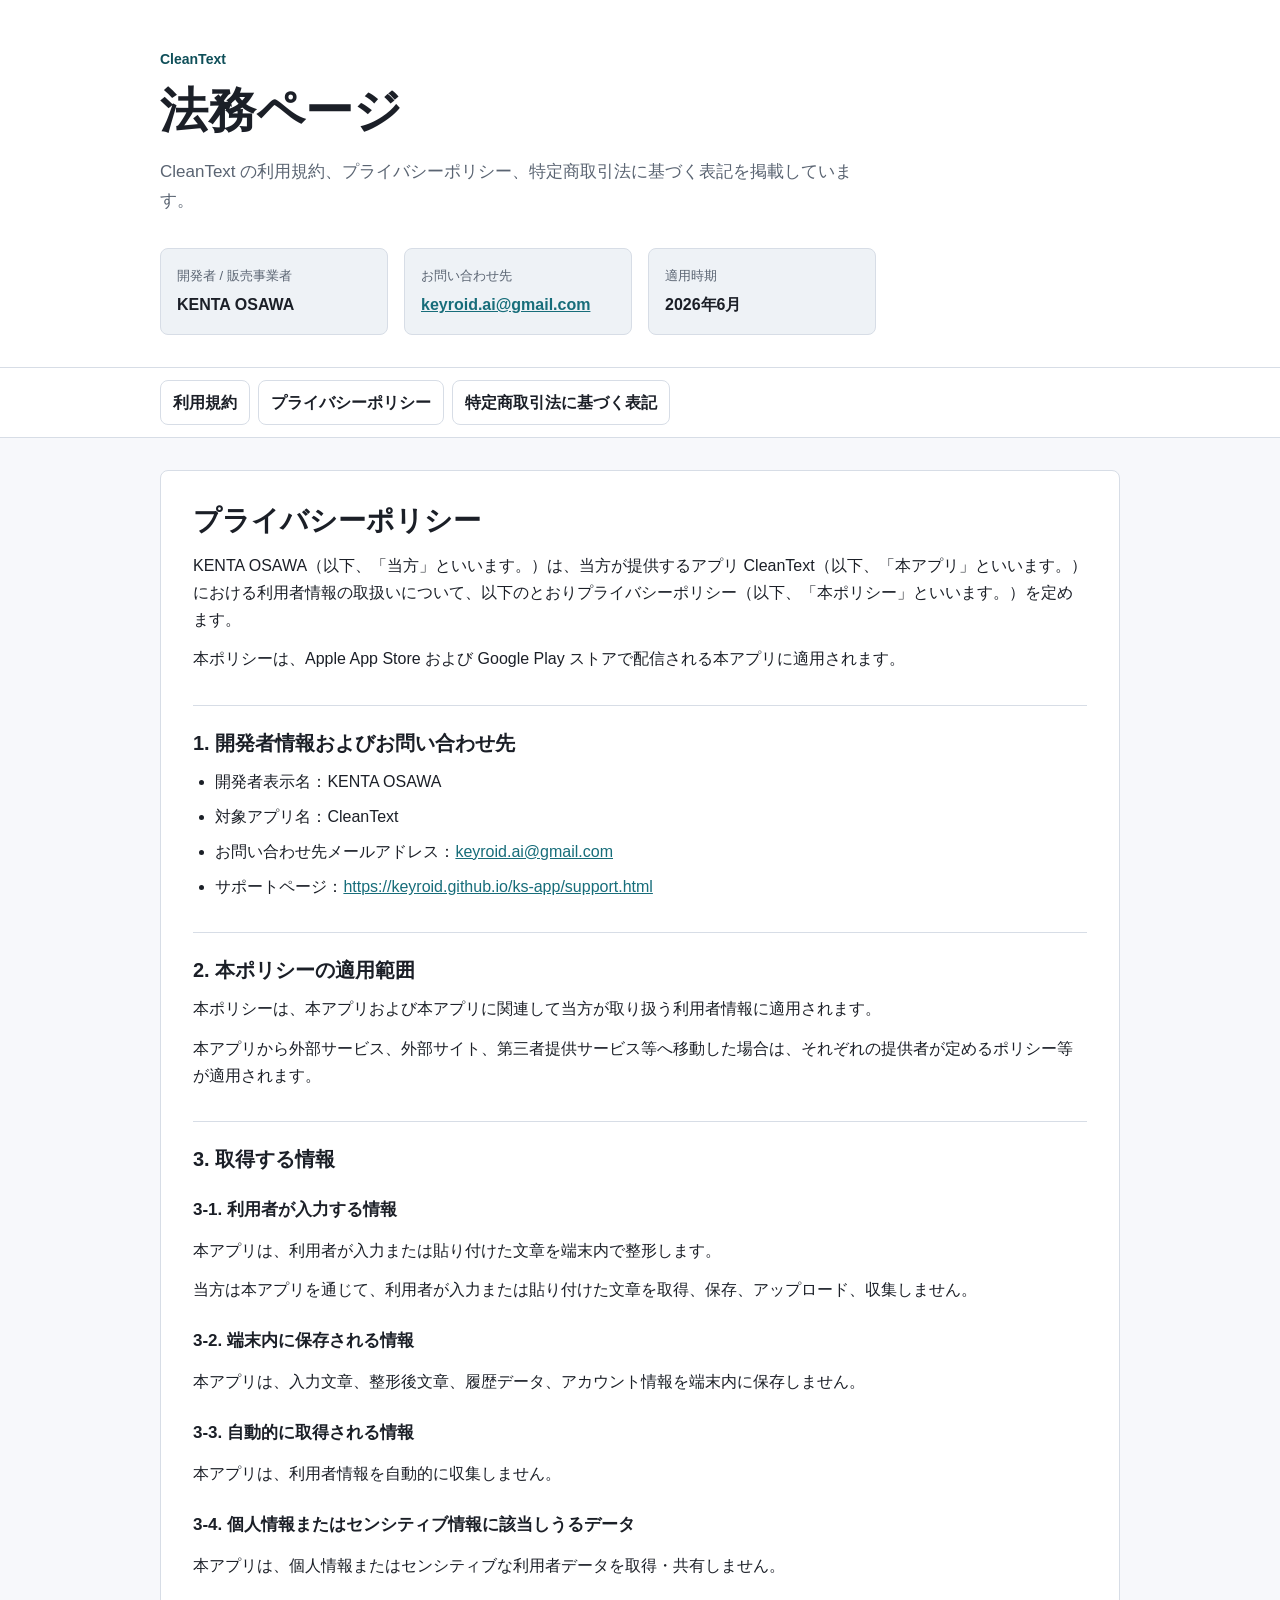
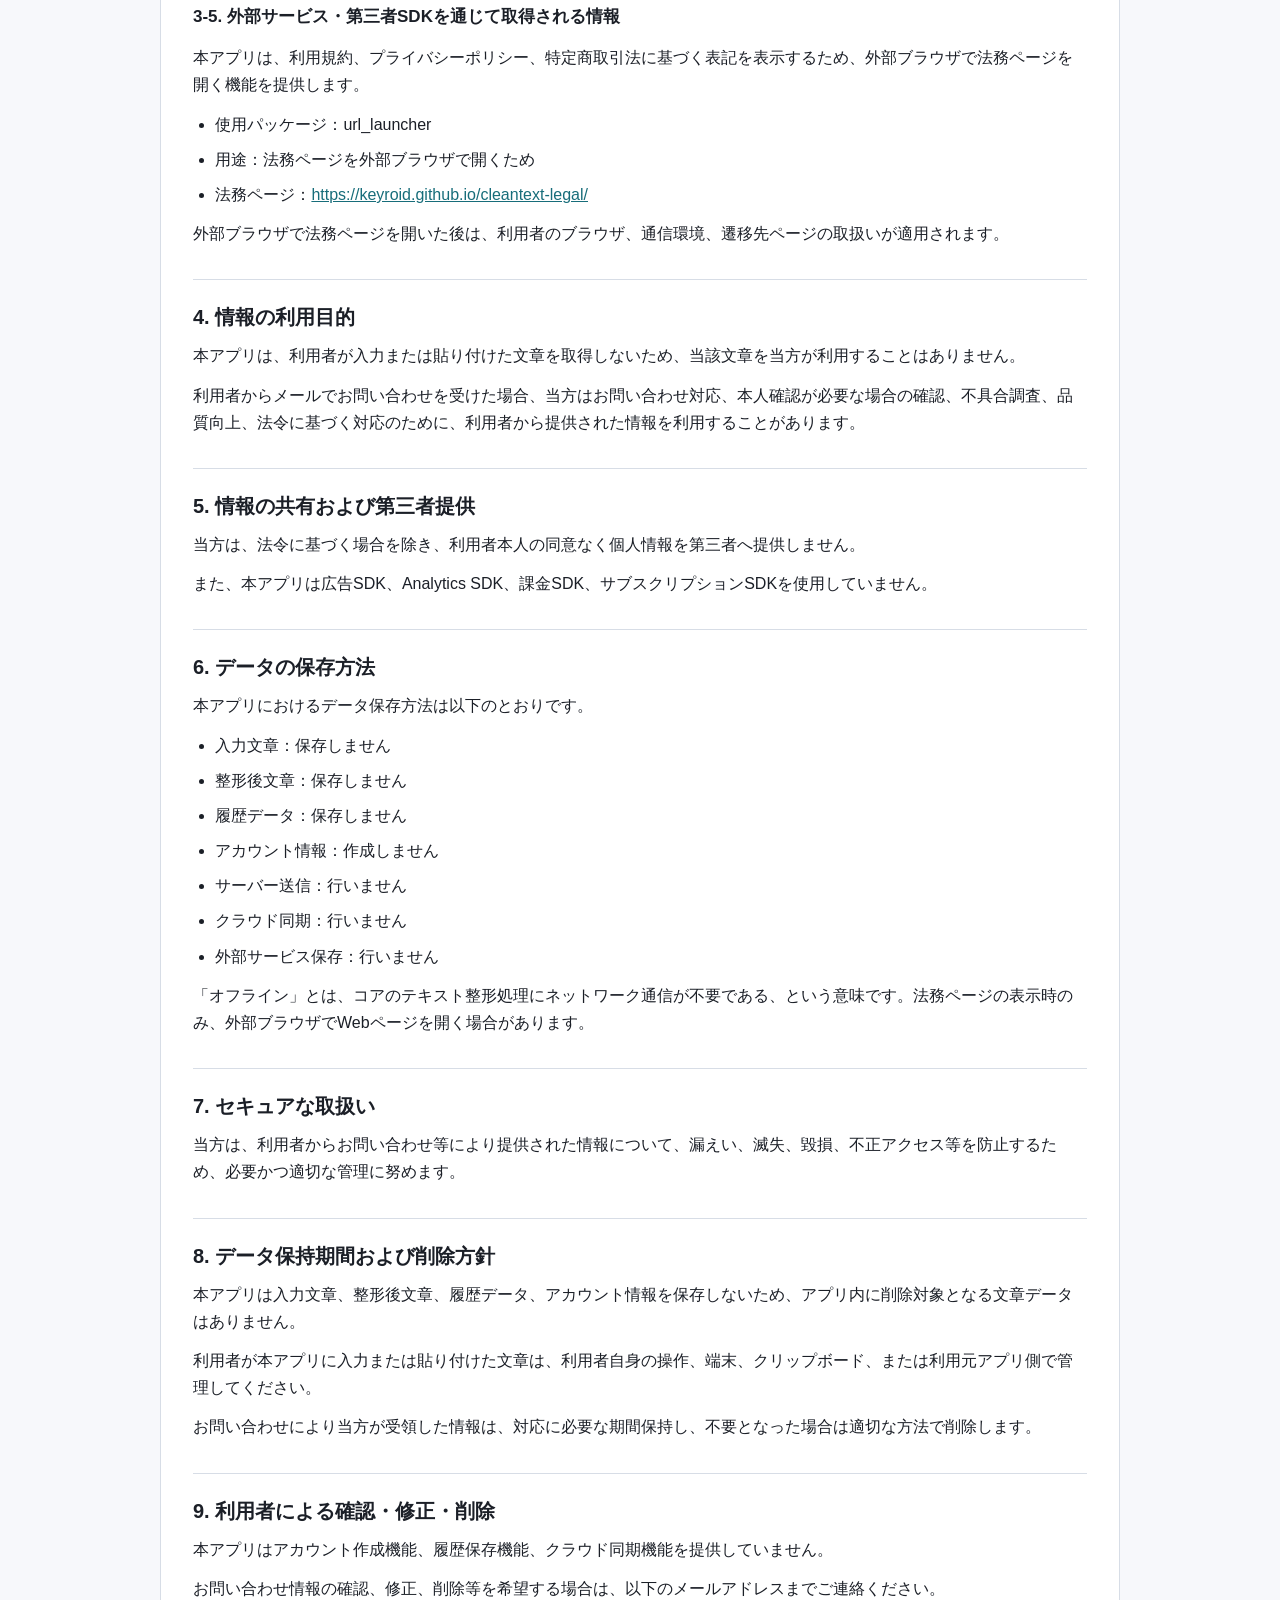
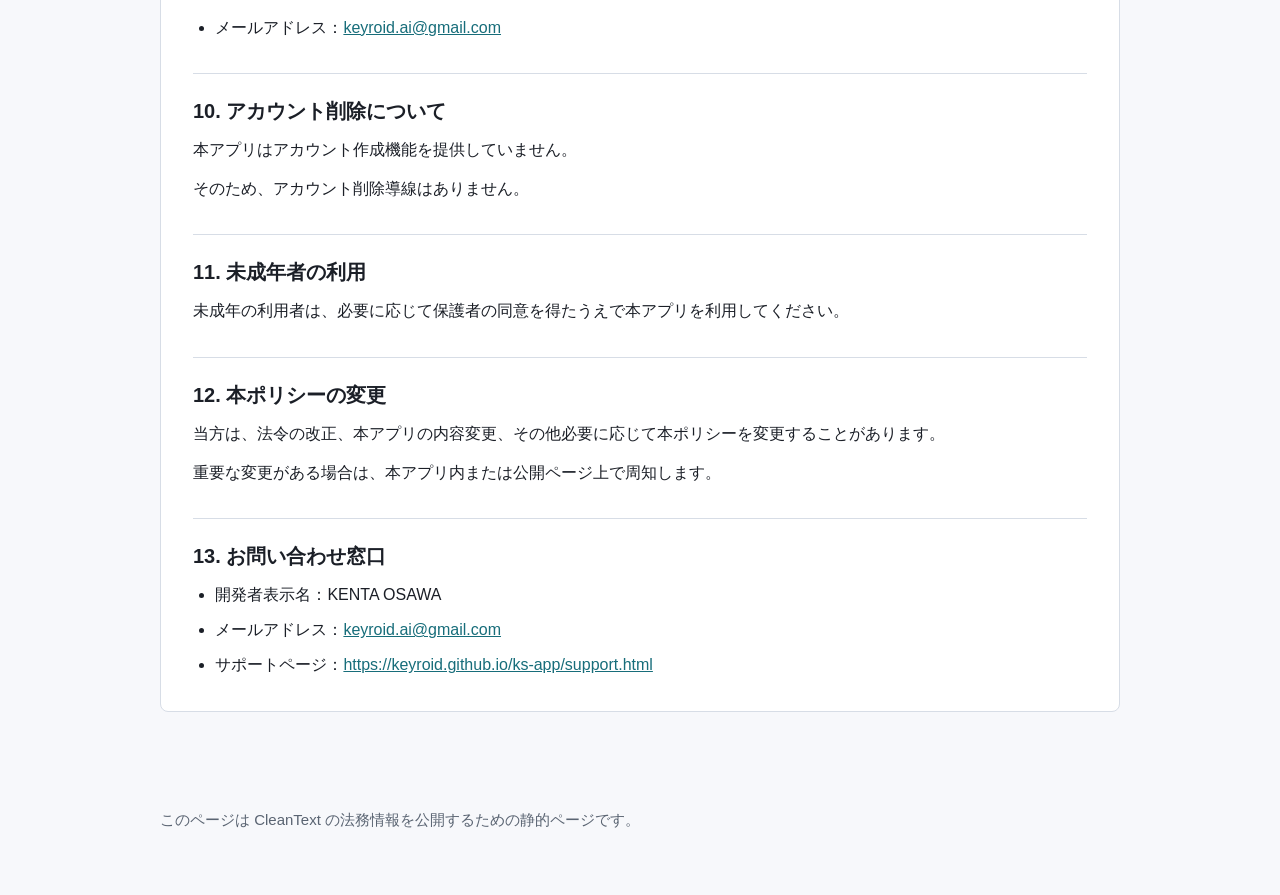
==== privacy.html @ 27032cf6 "Add CleanText legal pages" ====
<!doctype html>
<html lang="ja">
  <head>
    <meta charset="utf-8">
    <meta name="viewport" content="width=device-width, initial-scale=1">
    <title>CleanText プライバシーポリシー</title>
    <meta name="description" content="CleanText のプライバシーポリシーです。">
    <link rel="stylesheet" href="styles.css">
  </head>
  <body>
<header class="page-header">
      <div class="header-inner">
        <p class="eyebrow">CleanText</p>
        <h1>法務ページ</h1>
        <p class="lead">
          CleanText の利用規約、プライバシーポリシー、特定商取引法に基づく表記を掲載しています。
        </p>
        <div class="summary" aria-label="基本情報">
          <div class="summary-item">
            <p class="summary-label">開発者 / 販売事業者</p>
            <p class="summary-value">KENTA OSAWA</p>
          </div>
          <div class="summary-item">
            <p class="summary-label">お問い合わせ先</p>
            <p class="summary-value">
              <a href="mailto:keyroid.ai@gmail.com">keyroid.ai@gmail.com</a>
            </p>
          </div>
          <div class="summary-item">
            <p class="summary-label">適用時期</p>
            <p class="summary-value">2026年6月</p>
          </div>
        </div>
      </div>
    </header>
<nav class="document-nav" aria-label="文書一覧">
  <ul>
    <li><a href="terms.html">利用規約</a></li>
    <li><a href="privacy.html">プライバシーポリシー</a></li>
    <li><a href="tokusho.html">特定商取引法に基づく表記</a></li>
  </ul>
</nav>

    <main>
<article id="privacy" class="document">
        <h2>プライバシーポリシー</h2>

        <p>
          KENTA OSAWA（以下、「当方」といいます。）は、当方が提供するアプリ CleanText（以下、「本アプリ」といいます。）における利用者情報の取扱いについて、以下のとおりプライバシーポリシー（以下、「本ポリシー」といいます。）を定めます。
        </p>
        <p>本ポリシーは、Apple App Store および Google Play ストアで配信される本アプリに適用されます。</p>

        <h3>1. 開発者情報およびお問い合わせ先</h3>
        <ul>
          <li>開発者表示名：KENTA OSAWA</li>
          <li>対象アプリ名：CleanText</li>
          <li>お問い合わせ先メールアドレス：<a href="mailto:keyroid.ai@gmail.com">keyroid.ai@gmail.com</a></li>
          <li>サポートページ：<a href="https://keyroid.github.io/ks-app/support.html">https://keyroid.github.io/ks-app/support.html</a></li>
        </ul>

        <h3>2. 本ポリシーの適用範囲</h3>
        <p>本ポリシーは、本アプリおよび本アプリに関連して当方が取り扱う利用者情報に適用されます。</p>
        <p>本アプリから外部サービス、外部サイト、第三者提供サービス等へ移動した場合は、それぞれの提供者が定めるポリシー等が適用されます。</p>

        <h3>3. 取得する情報</h3>
        <h4>3-1. 利用者が入力する情報</h4>
        <p>本アプリは、利用者が入力または貼り付けた文章を端末内で整形します。</p>
        <p>当方は本アプリを通じて、利用者が入力または貼り付けた文章を取得、保存、アップロード、収集しません。</p>

        <h4>3-2. 端末内に保存される情報</h4>
        <p>本アプリは、入力文章、整形後文章、履歴データ、アカウント情報を端末内に保存しません。</p>

        <h4>3-3. 自動的に取得される情報</h4>
        <p>本アプリは、利用者情報を自動的に収集しません。</p>

        <h4>3-4. 個人情報またはセンシティブ情報に該当しうるデータ</h4>
        <p>本アプリは、個人情報またはセンシティブな利用者データを取得・共有しません。</p>

        <h4>3-5. 外部サービス・第三者SDKを通じて取得される情報</h4>
        <p>本アプリは、利用規約、プライバシーポリシー、特定商取引法に基づく表記を表示するため、外部ブラウザで法務ページを開く機能を提供します。</p>
        <ul>
          <li>使用パッケージ：url_launcher</li>
          <li>用途：法務ページを外部ブラウザで開くため</li>
          <li>法務ページ：<a href="https://keyroid.github.io/cleantext-legal/">https://keyroid.github.io/cleantext-legal/</a></li>
        </ul>
        <p>外部ブラウザで法務ページを開いた後は、利用者のブラウザ、通信環境、遷移先ページの取扱いが適用されます。</p>

        <h3>4. 情報の利用目的</h3>
        <p>本アプリは、利用者が入力または貼り付けた文章を取得しないため、当該文章を当方が利用することはありません。</p>
        <p>利用者からメールでお問い合わせを受けた場合、当方はお問い合わせ対応、本人確認が必要な場合の確認、不具合調査、品質向上、法令に基づく対応のために、利用者から提供された情報を利用することがあります。</p>

        <h3>5. 情報の共有および第三者提供</h3>
        <p>当方は、法令に基づく場合を除き、利用者本人の同意なく個人情報を第三者へ提供しません。</p>
        <p>また、本アプリは広告SDK、Analytics SDK、課金SDK、サブスクリプションSDKを使用していません。</p>

        <h3>6. データの保存方法</h3>
        <p>本アプリにおけるデータ保存方法は以下のとおりです。</p>
        <ul>
          <li>入力文章：保存しません</li>
          <li>整形後文章：保存しません</li>
          <li>履歴データ：保存しません</li>
          <li>アカウント情報：作成しません</li>
          <li>サーバー送信：行いません</li>
          <li>クラウド同期：行いません</li>
          <li>外部サービス保存：行いません</li>
        </ul>
        <p>「オフライン」とは、コアのテキスト整形処理にネットワーク通信が不要である、という意味です。法務ページの表示時のみ、外部ブラウザでWebページを開く場合があります。</p>

        <h3>7. セキュアな取扱い</h3>
        <p>当方は、利用者からお問い合わせ等により提供された情報について、漏えい、滅失、毀損、不正アクセス等を防止するため、必要かつ適切な管理に努めます。</p>

        <h3>8. データ保持期間および削除方針</h3>
        <p>本アプリは入力文章、整形後文章、履歴データ、アカウント情報を保存しないため、アプリ内に削除対象となる文章データはありません。</p>
        <p>利用者が本アプリに入力または貼り付けた文章は、利用者自身の操作、端末、クリップボード、または利用元アプリ側で管理してください。</p>
        <p>お問い合わせにより当方が受領した情報は、対応に必要な期間保持し、不要となった場合は適切な方法で削除します。</p>

        <h3>9. 利用者による確認・修正・削除</h3>
        <p>本アプリはアカウント作成機能、履歴保存機能、クラウド同期機能を提供していません。</p>
        <p>お問い合わせ情報の確認、修正、削除等を希望する場合は、以下のメールアドレスまでご連絡ください。</p>
        <ul>
          <li>メールアドレス：<a href="mailto:keyroid.ai@gmail.com">keyroid.ai@gmail.com</a></li>
        </ul>

        <h3>10. アカウント削除について</h3>
        <p>本アプリはアカウント作成機能を提供していません。</p>
        <p>そのため、アカウント削除導線はありません。</p>

        <h3>11. 未成年者の利用</h3>
        <p>未成年の利用者は、必要に応じて保護者の同意を得たうえで本アプリを利用してください。</p>

        <h3>12. 本ポリシーの変更</h3>
        <p>当方は、法令の改正、本アプリの内容変更、その他必要に応じて本ポリシーを変更することがあります。</p>
        <p>重要な変更がある場合は、本アプリ内または公開ページ上で周知します。</p>

        <h3>13. お問い合わせ窓口</h3>
        <ul>
          <li>開発者表示名：KENTA OSAWA</li>
          <li>メールアドレス：<a href="mailto:keyroid.ai@gmail.com">keyroid.ai@gmail.com</a></li>
          <li>サポートページ：<a href="https://keyroid.github.io/ks-app/support.html">https://keyroid.github.io/ks-app/support.html</a></li>
        </ul>
      </article>
    </main>
<footer class="page-footer">
  <p>このページは CleanText の法務情報を公開するための静的ページです。</p>
</footer>

  </body>
</html>
---- styles.css ----
:root {
  color-scheme: light;
  --background: #f7f8fb;
  --surface: #ffffff;
  --surface-muted: #eef2f6;
  --text: #1b1f27;
  --text-muted: #5a6472;
  --border: #d7dde6;
  --accent: #176d7a;
  --accent-strong: #0f4f59;
  --max-width: 960px;
  --space-1: 4px;
  --space-2: 8px;
  --space-3: 12px;
  --space-4: 16px;
  --space-6: 24px;
  --space-8: 32px;
  --space-12: 48px;
}

* {
  box-sizing: border-box;
}

html {
  scroll-behavior: smooth;
}

body {
  margin: 0;
  background: var(--background);
  color: var(--text);
  font-family:
    -apple-system, BlinkMacSystemFont, "Segoe UI", sans-serif;
  font-size: 16px;
  line-height: 1.7;
}

a {
  color: var(--accent);
}

a:hover,
a:focus {
  color: var(--accent-strong);
}

.page-header {
  background: var(--surface);
  border-bottom: 1px solid var(--border);
}

.header-inner,
main,
.page-footer {
  width: min(100% - 32px, var(--max-width));
  margin-inline: auto;
}

.header-inner {
  padding: var(--space-12) 0 var(--space-8);
}

.eyebrow {
  margin: 0 0 var(--space-2);
  color: var(--accent-strong);
  font-size: 0.875rem;
  font-weight: 700;
  letter-spacing: 0;
}

h1,
h2,
h3 {
  line-height: 1.3;
}

h1 {
  margin: 0;
  font-size: clamp(2rem, 6vw, 3rem);
}

.lead {
  max-width: 720px;
  margin: var(--space-4) 0 0;
  color: var(--text-muted);
  font-size: 1.0625rem;
}

.summary {
  display: grid;
  grid-template-columns: repeat(4, minmax(0, 1fr));
  gap: var(--space-4);
  margin-top: var(--space-8);
}

.summary-item {
  min-width: 0;
  padding: var(--space-4);
  border: 1px solid var(--border);
  border-radius: 8px;
  background: var(--surface-muted);
}

.summary-label {
  margin: 0;
  color: var(--text-muted);
  font-size: 0.8125rem;
}

.summary-value {
  margin: var(--space-1) 0 0;
  overflow-wrap: anywhere;
  font-weight: 700;
}

.document-nav {
  position: sticky;
  top: 0;
  z-index: 1;
  background: rgba(255, 255, 255, 0.96);
  border-bottom: 1px solid var(--border);
}

.document-nav ul {
  display: flex;
  flex-wrap: wrap;
  gap: var(--space-2);
  width: min(100% - 32px, var(--max-width));
  margin: 0 auto;
  padding: var(--space-3) 0;
  list-style: none;
}

.document-nav a {
  display: inline-flex;
  min-height: 44px;
  align-items: center;
  padding: var(--space-2) var(--space-3);
  border: 1px solid var(--border);
  border-radius: 8px;
  background: var(--surface);
  color: var(--text);
  font-weight: 700;
  text-decoration: none;
}

.document-nav a:hover,
.document-nav a:focus {
  border-color: var(--accent);
  color: var(--accent-strong);
}

main {
  padding: var(--space-8) 0 var(--space-12);
}

.document {
  margin-top: var(--space-8);
  padding: var(--space-8);
  border: 1px solid var(--border);
  border-radius: 8px;
  background: var(--surface);
}

.document:first-child {
  margin-top: 0;
}

.document h2 {
  margin: 0 0 var(--space-2);
  font-size: 1.75rem;
}

.updated {
  margin: 0 0 var(--space-6);
  color: var(--text-muted);
}

.document h3 {
  margin: var(--space-8) 0 var(--space-2);
  padding-top: var(--space-6);
  border-top: 1px solid var(--border);
  font-size: 1.25rem;
}

.document h4 {
  margin: var(--space-6) 0 var(--space-2);
  font-size: 1.0625rem;
}

.document p,
.document ul {
  margin-top: var(--space-3);
  margin-bottom: 0;
}

.document ul {
  padding-left: 1.4rem;
}

.document li + li {
  margin-top: var(--space-2);
}

.notice {
  margin: var(--space-6) 0 0;
  padding: var(--space-4);
  border-left: 4px solid var(--accent);
  background: var(--surface-muted);
}

.page-footer {
  padding: var(--space-8) 0 var(--space-12);
  color: var(--text-muted);
  font-size: 0.9375rem;
}

@media (max-width: 760px) {
  .summary {
    grid-template-columns: 1fr;
  }

  .document {
    padding: var(--space-6) var(--space-4);
  }
}
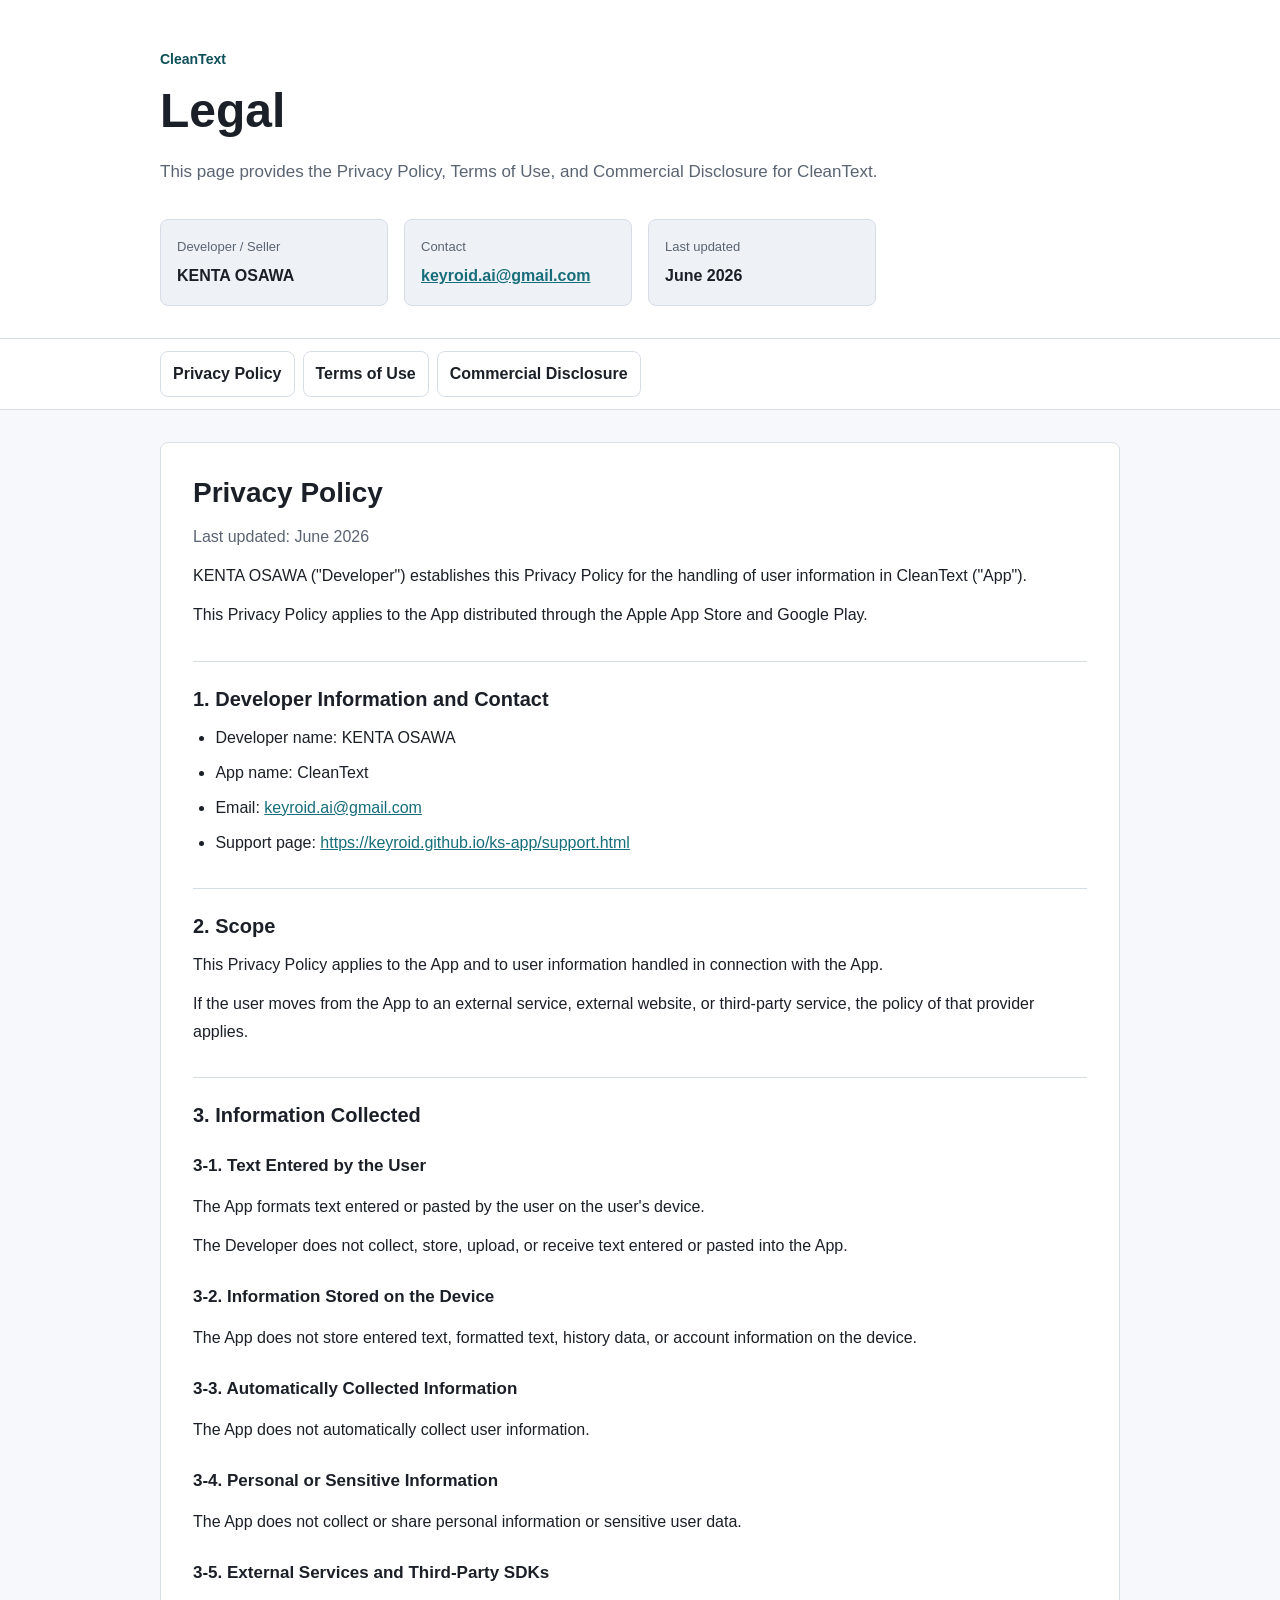
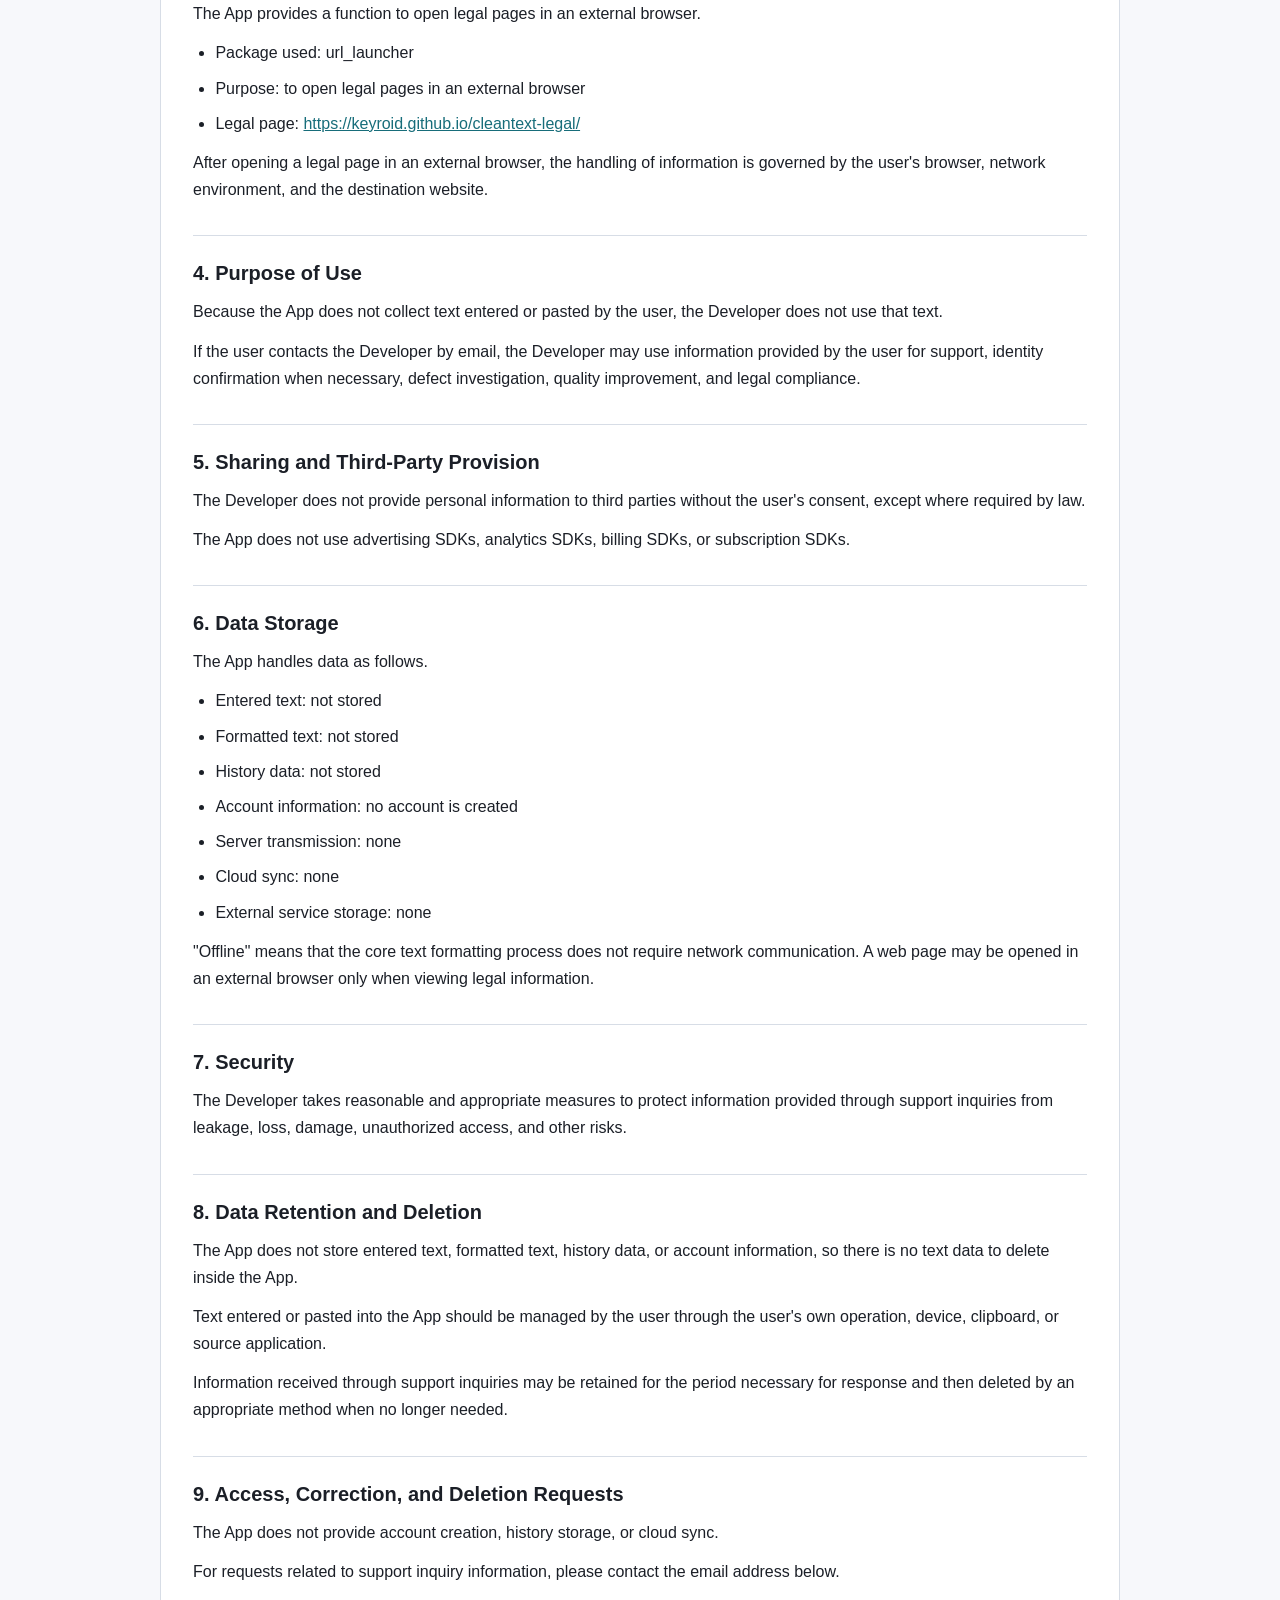
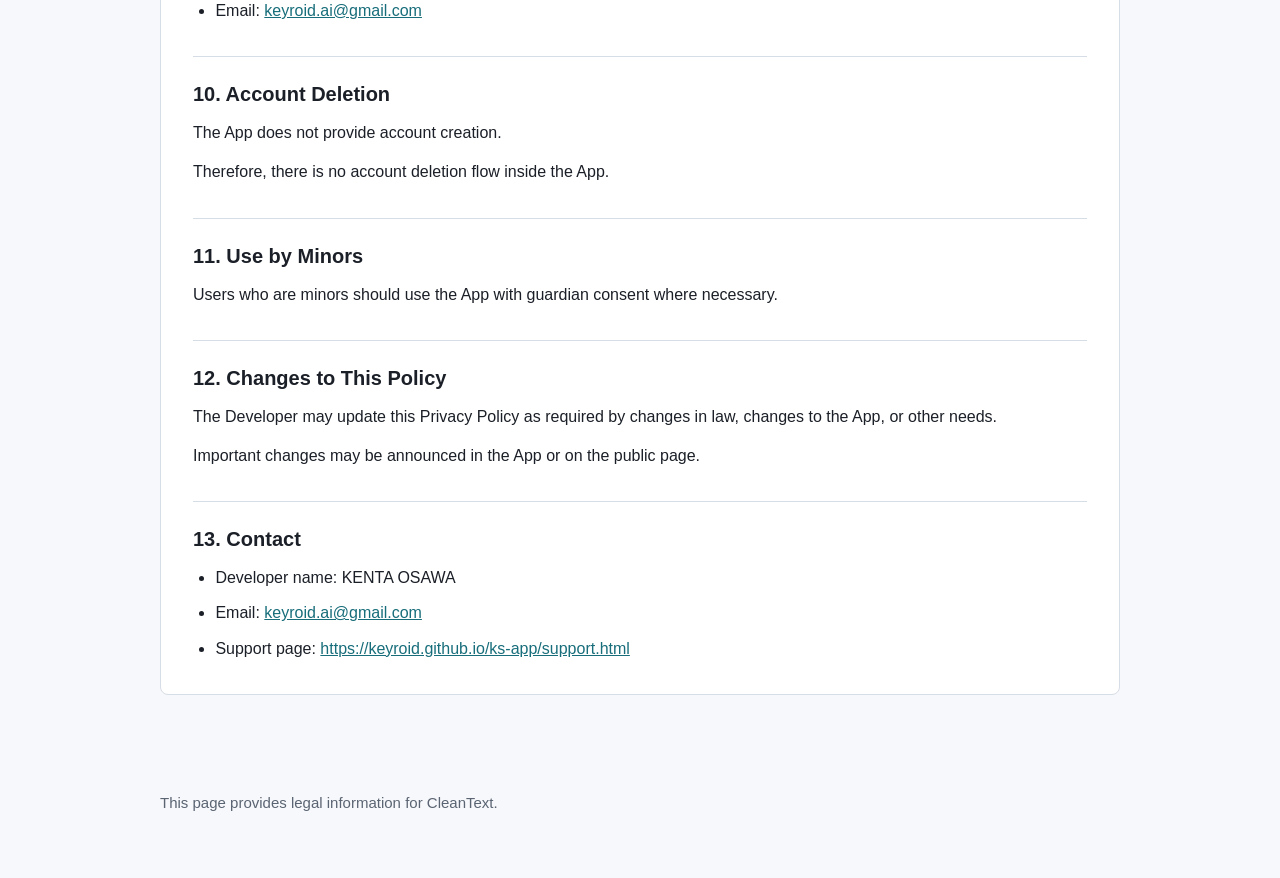
==== commit 94dcf6a5: "Translate CleanText legal pages to English" ====
--- a/privacy.html
+++ b/privacy.html
@@ -1,148 +1,150 @@
 <!doctype html>
-<html lang="ja">
+<html lang="en">
   <head>
     <meta charset="utf-8">
     <meta name="viewport" content="width=device-width, initial-scale=1">
-    <title>CleanText プライバシーポリシー</title>
-    <meta name="description" content="CleanText のプライバシーポリシーです。">
+    <title>CleanText Privacy Policy</title>
+    <meta name="description" content="Privacy Policy for CleanText.">
     <link rel="stylesheet" href="styles.css">
   </head>
   <body>
-<header class="page-header">
+    <header class="page-header">
       <div class="header-inner">
         <p class="eyebrow">CleanText</p>
-        <h1>法務ページ</h1>
+        <h1>Legal</h1>
         <p class="lead">
-          CleanText の利用規約、プライバシーポリシー、特定商取引法に基づく表記を掲載しています。
+          This page provides the Privacy Policy, Terms of Use, and Commercial Disclosure for CleanText.
         </p>
-        <div class="summary" aria-label="基本情報">
+        <div class="summary" aria-label="Basic information">
           <div class="summary-item">
-            <p class="summary-label">開発者 / 販売事業者</p>
+            <p class="summary-label">Developer / Seller</p>
             <p class="summary-value">KENTA OSAWA</p>
           </div>
           <div class="summary-item">
-            <p class="summary-label">お問い合わせ先</p>
+            <p class="summary-label">Contact</p>
             <p class="summary-value">
               <a href="mailto:keyroid.ai@gmail.com">keyroid.ai@gmail.com</a>
             </p>
           </div>
           <div class="summary-item">
-            <p class="summary-label">適用時期</p>
-            <p class="summary-value">2026年6月</p>
+            <p class="summary-label">Last updated</p>
+            <p class="summary-value">June 2026</p>
           </div>
         </div>
       </div>
     </header>
-<nav class="document-nav" aria-label="文書一覧">
-  <ul>
-    <li><a href="terms.html">利用規約</a></li>
-    <li><a href="privacy.html">プライバシーポリシー</a></li>
-    <li><a href="tokusho.html">特定商取引法に基づく表記</a></li>
-  </ul>
-</nav>
+
+    <nav class="document-nav" aria-label="Documents">
+      <ul>
+        <li><a href="privacy.html">Privacy Policy</a></li>
+        <li><a href="terms.html">Terms of Use</a></li>
+        <li><a href="tokusho.html">Commercial Disclosure</a></li>
+      </ul>
+    </nav>
 
     <main>
-<article id="privacy" class="document">
-        <h2>プライバシーポリシー</h2>
+      <article id="privacy" class="document">
+        <h2>Privacy Policy</h2>
+        <p class="updated">Last updated: June 2026</p>
 
         <p>
-          KENTA OSAWA（以下、「当方」といいます。）は、当方が提供するアプリ CleanText（以下、「本アプリ」といいます。）における利用者情報の取扱いについて、以下のとおりプライバシーポリシー（以下、「本ポリシー」といいます。）を定めます。
+          KENTA OSAWA ("Developer") establishes this Privacy Policy for the handling of user information in CleanText ("App").
         </p>
-        <p>本ポリシーは、Apple App Store および Google Play ストアで配信される本アプリに適用されます。</p>
+        <p>This Privacy Policy applies to the App distributed through the Apple App Store and Google Play.</p>
 
-        <h3>1. 開発者情報およびお問い合わせ先</h3>
+        <h3>1. Developer Information and Contact</h3>
         <ul>
-          <li>開発者表示名：KENTA OSAWA</li>
-          <li>対象アプリ名：CleanText</li>
-          <li>お問い合わせ先メールアドレス：<a href="mailto:keyroid.ai@gmail.com">keyroid.ai@gmail.com</a></li>
-          <li>サポートページ：<a href="https://keyroid.github.io/ks-app/support.html">https://keyroid.github.io/ks-app/support.html</a></li>
+          <li>Developer name: KENTA OSAWA</li>
+          <li>App name: CleanText</li>
+          <li>Email: <a href="mailto:keyroid.ai@gmail.com">keyroid.ai@gmail.com</a></li>
+          <li>Support page: <a href="https://keyroid.github.io/ks-app/support.html">https://keyroid.github.io/ks-app/support.html</a></li>
         </ul>
 
-        <h3>2. 本ポリシーの適用範囲</h3>
-        <p>本ポリシーは、本アプリおよび本アプリに関連して当方が取り扱う利用者情報に適用されます。</p>
-        <p>本アプリから外部サービス、外部サイト、第三者提供サービス等へ移動した場合は、それぞれの提供者が定めるポリシー等が適用されます。</p>
+        <h3>2. Scope</h3>
+        <p>This Privacy Policy applies to the App and to user information handled in connection with the App.</p>
+        <p>If the user moves from the App to an external service, external website, or third-party service, the policy of that provider applies.</p>
 
-        <h3>3. 取得する情報</h3>
-        <h4>3-1. 利用者が入力する情報</h4>
-        <p>本アプリは、利用者が入力または貼り付けた文章を端末内で整形します。</p>
-        <p>当方は本アプリを通じて、利用者が入力または貼り付けた文章を取得、保存、アップロード、収集しません。</p>
+        <h3>3. Information Collected</h3>
+        <h4>3-1. Text Entered by the User</h4>
+        <p>The App formats text entered or pasted by the user on the user's device.</p>
+        <p>The Developer does not collect, store, upload, or receive text entered or pasted into the App.</p>
 
-        <h4>3-2. 端末内に保存される情報</h4>
-        <p>本アプリは、入力文章、整形後文章、履歴データ、アカウント情報を端末内に保存しません。</p>
+        <h4>3-2. Information Stored on the Device</h4>
+        <p>The App does not store entered text, formatted text, history data, or account information on the device.</p>
 
-        <h4>3-3. 自動的に取得される情報</h4>
-        <p>本アプリは、利用者情報を自動的に収集しません。</p>
+        <h4>3-3. Automatically Collected Information</h4>
+        <p>The App does not automatically collect user information.</p>
 
-        <h4>3-4. 個人情報またはセンシティブ情報に該当しうるデータ</h4>
-        <p>本アプリは、個人情報またはセンシティブな利用者データを取得・共有しません。</p>
+        <h4>3-4. Personal or Sensitive Information</h4>
+        <p>The App does not collect or share personal information or sensitive user data.</p>
 
-        <h4>3-5. 外部サービス・第三者SDKを通じて取得される情報</h4>
-        <p>本アプリは、利用規約、プライバシーポリシー、特定商取引法に基づく表記を表示するため、外部ブラウザで法務ページを開く機能を提供します。</p>
+        <h4>3-5. External Services and Third-Party SDKs</h4>
+        <p>The App provides a function to open legal pages in an external browser.</p>
         <ul>
-          <li>使用パッケージ：url_launcher</li>
-          <li>用途：法務ページを外部ブラウザで開くため</li>
-          <li>法務ページ：<a href="https://keyroid.github.io/cleantext-legal/">https://keyroid.github.io/cleantext-legal/</a></li>
+          <li>Package used: url_launcher</li>
+          <li>Purpose: to open legal pages in an external browser</li>
+          <li>Legal page: <a href="https://keyroid.github.io/cleantext-legal/">https://keyroid.github.io/cleantext-legal/</a></li>
         </ul>
-        <p>外部ブラウザで法務ページを開いた後は、利用者のブラウザ、通信環境、遷移先ページの取扱いが適用されます。</p>
+        <p>After opening a legal page in an external browser, the handling of information is governed by the user's browser, network environment, and the destination website.</p>
 
-        <h3>4. 情報の利用目的</h3>
-        <p>本アプリは、利用者が入力または貼り付けた文章を取得しないため、当該文章を当方が利用することはありません。</p>
-        <p>利用者からメールでお問い合わせを受けた場合、当方はお問い合わせ対応、本人確認が必要な場合の確認、不具合調査、品質向上、法令に基づく対応のために、利用者から提供された情報を利用することがあります。</p>
+        <h3>4. Purpose of Use</h3>
+        <p>Because the App does not collect text entered or pasted by the user, the Developer does not use that text.</p>
+        <p>If the user contacts the Developer by email, the Developer may use information provided by the user for support, identity confirmation when necessary, defect investigation, quality improvement, and legal compliance.</p>
 
-        <h3>5. 情報の共有および第三者提供</h3>
-        <p>当方は、法令に基づく場合を除き、利用者本人の同意なく個人情報を第三者へ提供しません。</p>
-        <p>また、本アプリは広告SDK、Analytics SDK、課金SDK、サブスクリプションSDKを使用していません。</p>
+        <h3>5. Sharing and Third-Party Provision</h3>
+        <p>The Developer does not provide personal information to third parties without the user's consent, except where required by law.</p>
+        <p>The App does not use advertising SDKs, analytics SDKs, billing SDKs, or subscription SDKs.</p>
 
-        <h3>6. データの保存方法</h3>
-        <p>本アプリにおけるデータ保存方法は以下のとおりです。</p>
+        <h3>6. Data Storage</h3>
+        <p>The App handles data as follows.</p>
         <ul>
-          <li>入力文章：保存しません</li>
-          <li>整形後文章：保存しません</li>
-          <li>履歴データ：保存しません</li>
-          <li>アカウント情報：作成しません</li>
-          <li>サーバー送信：行いません</li>
-          <li>クラウド同期：行いません</li>
-          <li>外部サービス保存：行いません</li>
+          <li>Entered text: not stored</li>
+          <li>Formatted text: not stored</li>
+          <li>History data: not stored</li>
+          <li>Account information: no account is created</li>
+          <li>Server transmission: none</li>
+          <li>Cloud sync: none</li>
+          <li>External service storage: none</li>
         </ul>
-        <p>「オフライン」とは、コアのテキスト整形処理にネットワーク通信が不要である、という意味です。法務ページの表示時のみ、外部ブラウザでWebページを開く場合があります。</p>
+        <p>"Offline" means that the core text formatting process does not require network communication. A web page may be opened in an external browser only when viewing legal information.</p>
 
-        <h3>7. セキュアな取扱い</h3>
-        <p>当方は、利用者からお問い合わせ等により提供された情報について、漏えい、滅失、毀損、不正アクセス等を防止するため、必要かつ適切な管理に努めます。</p>
+        <h3>7. Security</h3>
+        <p>The Developer takes reasonable and appropriate measures to protect information provided through support inquiries from leakage, loss, damage, unauthorized access, and other risks.</p>
 
-        <h3>8. データ保持期間および削除方針</h3>
-        <p>本アプリは入力文章、整形後文章、履歴データ、アカウント情報を保存しないため、アプリ内に削除対象となる文章データはありません。</p>
-        <p>利用者が本アプリに入力または貼り付けた文章は、利用者自身の操作、端末、クリップボード、または利用元アプリ側で管理してください。</p>
-        <p>お問い合わせにより当方が受領した情報は、対応に必要な期間保持し、不要となった場合は適切な方法で削除します。</p>
+        <h3>8. Data Retention and Deletion</h3>
+        <p>The App does not store entered text, formatted text, history data, or account information, so there is no text data to delete inside the App.</p>
+        <p>Text entered or pasted into the App should be managed by the user through the user's own operation, device, clipboard, or source application.</p>
+        <p>Information received through support inquiries may be retained for the period necessary for response and then deleted by an appropriate method when no longer needed.</p>
 
-        <h3>9. 利用者による確認・修正・削除</h3>
-        <p>本アプリはアカウント作成機能、履歴保存機能、クラウド同期機能を提供していません。</p>
-        <p>お問い合わせ情報の確認、修正、削除等を希望する場合は、以下のメールアドレスまでご連絡ください。</p>
+        <h3>9. Access, Correction, and Deletion Requests</h3>
+        <p>The App does not provide account creation, history storage, or cloud sync.</p>
+        <p>For requests related to support inquiry information, please contact the email address below.</p>
         <ul>
-          <li>メールアドレス：<a href="mailto:keyroid.ai@gmail.com">keyroid.ai@gmail.com</a></li>
+          <li>Email: <a href="mailto:keyroid.ai@gmail.com">keyroid.ai@gmail.com</a></li>
         </ul>
 
-        <h3>10. アカウント削除について</h3>
-        <p>本アプリはアカウント作成機能を提供していません。</p>
-        <p>そのため、アカウント削除導線はありません。</p>
+        <h3>10. Account Deletion</h3>
+        <p>The App does not provide account creation.</p>
+        <p>Therefore, there is no account deletion flow inside the App.</p>
 
-        <h3>11. 未成年者の利用</h3>
-        <p>未成年の利用者は、必要に応じて保護者の同意を得たうえで本アプリを利用してください。</p>
+        <h3>11. Use by Minors</h3>
+        <p>Users who are minors should use the App with guardian consent where necessary.</p>
 
-        <h3>12. 本ポリシーの変更</h3>
-        <p>当方は、法令の改正、本アプリの内容変更、その他必要に応じて本ポリシーを変更することがあります。</p>
-        <p>重要な変更がある場合は、本アプリ内または公開ページ上で周知します。</p>
+        <h3>12. Changes to This Policy</h3>
+        <p>The Developer may update this Privacy Policy as required by changes in law, changes to the App, or other needs.</p>
+        <p>Important changes may be announced in the App or on the public page.</p>
 
-        <h3>13. お問い合わせ窓口</h3>
+        <h3>13. Contact</h3>
         <ul>
-          <li>開発者表示名：KENTA OSAWA</li>
-          <li>メールアドレス：<a href="mailto:keyroid.ai@gmail.com">keyroid.ai@gmail.com</a></li>
-          <li>サポートページ：<a href="https://keyroid.github.io/ks-app/support.html">https://keyroid.github.io/ks-app/support.html</a></li>
+          <li>Developer name: KENTA OSAWA</li>
+          <li>Email: <a href="mailto:keyroid.ai@gmail.com">keyroid.ai@gmail.com</a></li>
+          <li>Support page: <a href="https://keyroid.github.io/ks-app/support.html">https://keyroid.github.io/ks-app/support.html</a></li>
         </ul>
       </article>
     </main>
-<footer class="page-footer">
-  <p>このページは CleanText の法務情報を公開するための静的ページです。</p>
-</footer>
 
+    <footer class="page-footer">
+      <p>This page provides legal information for CleanText.</p>
+    </footer>
   </body>
 </html>
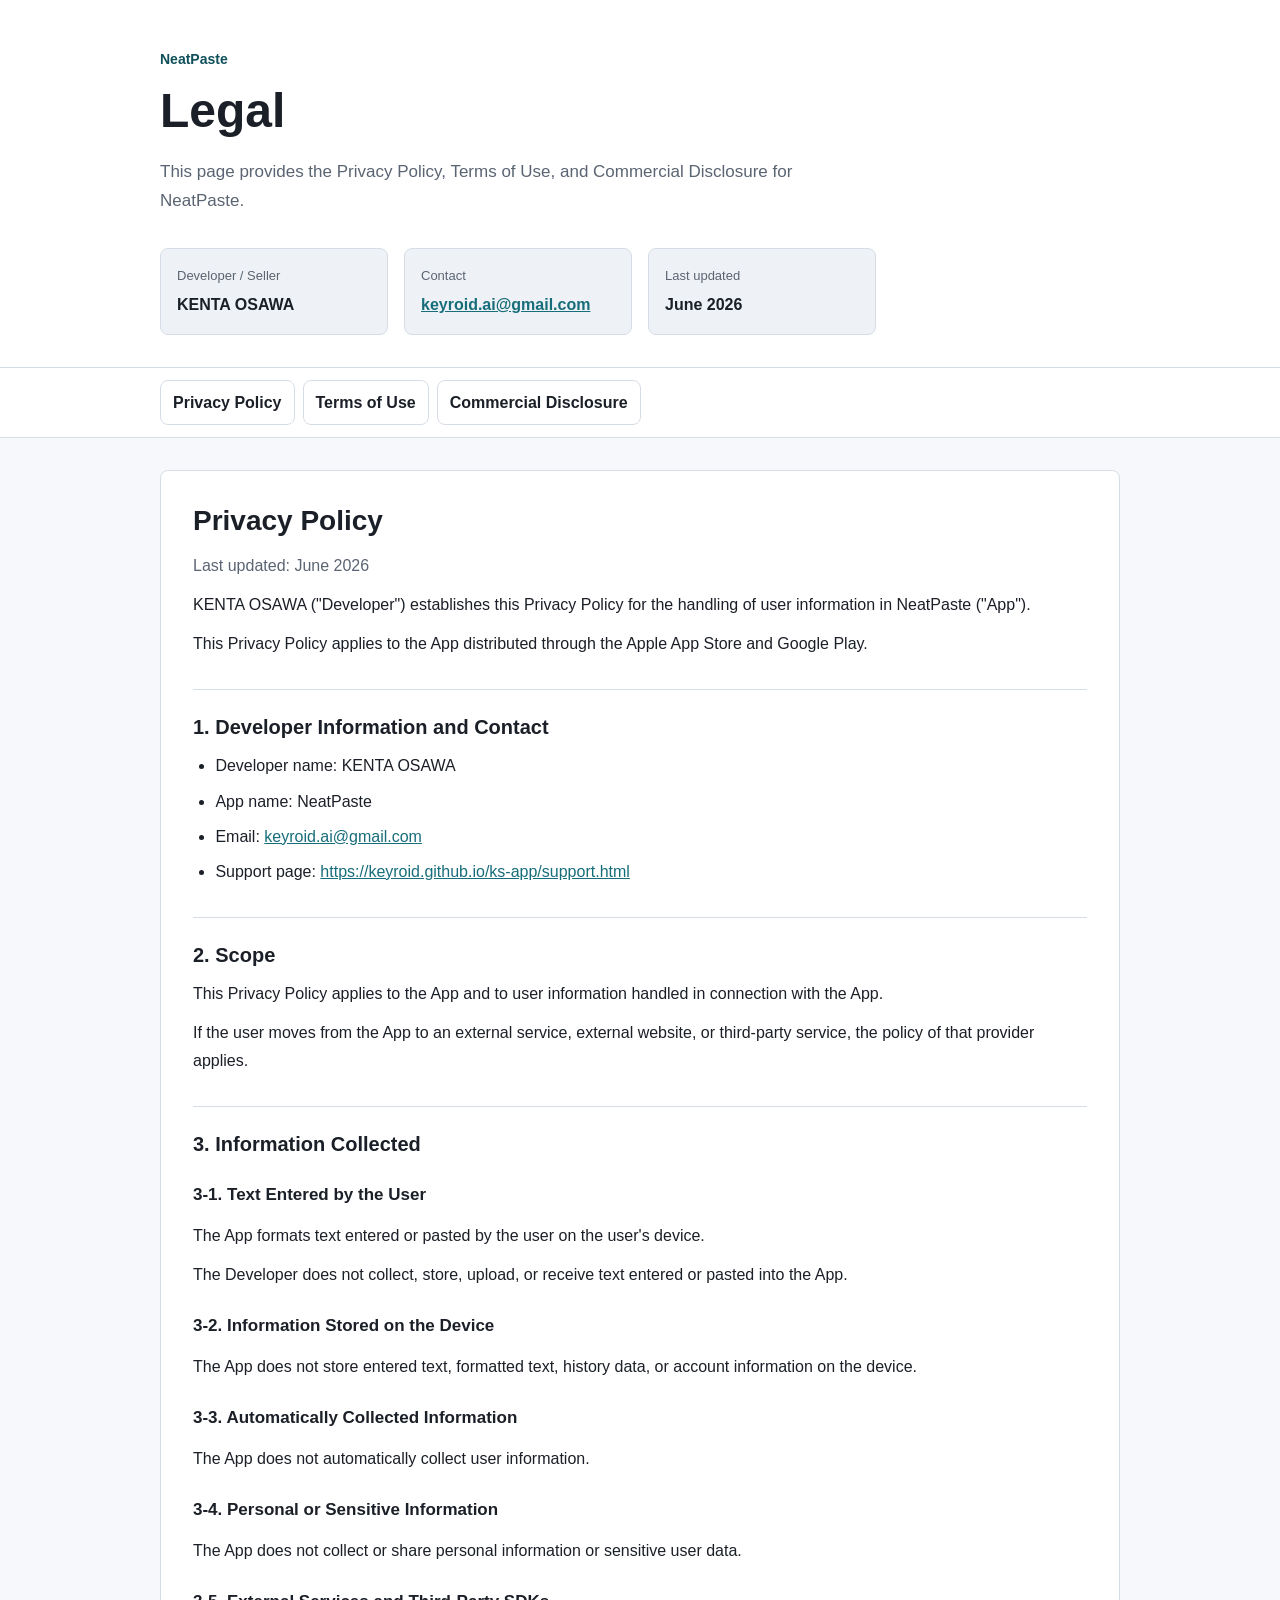
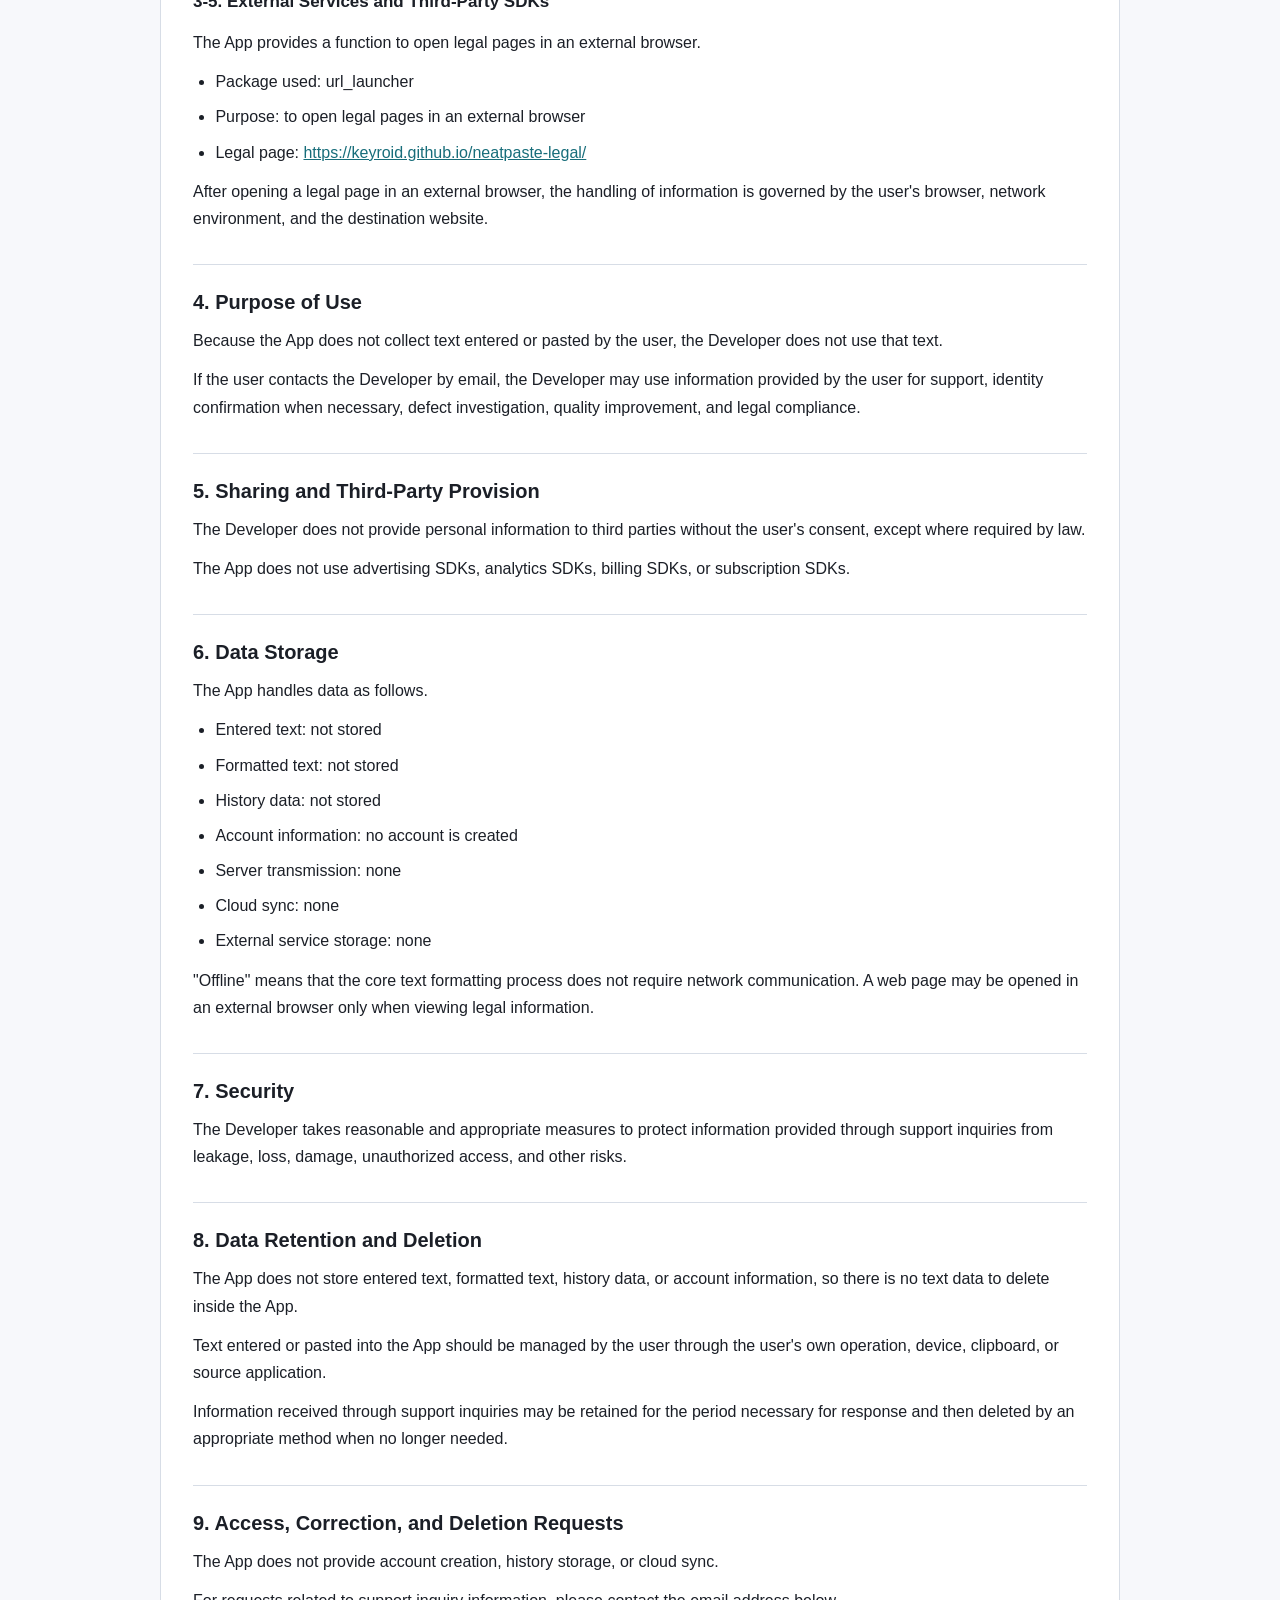
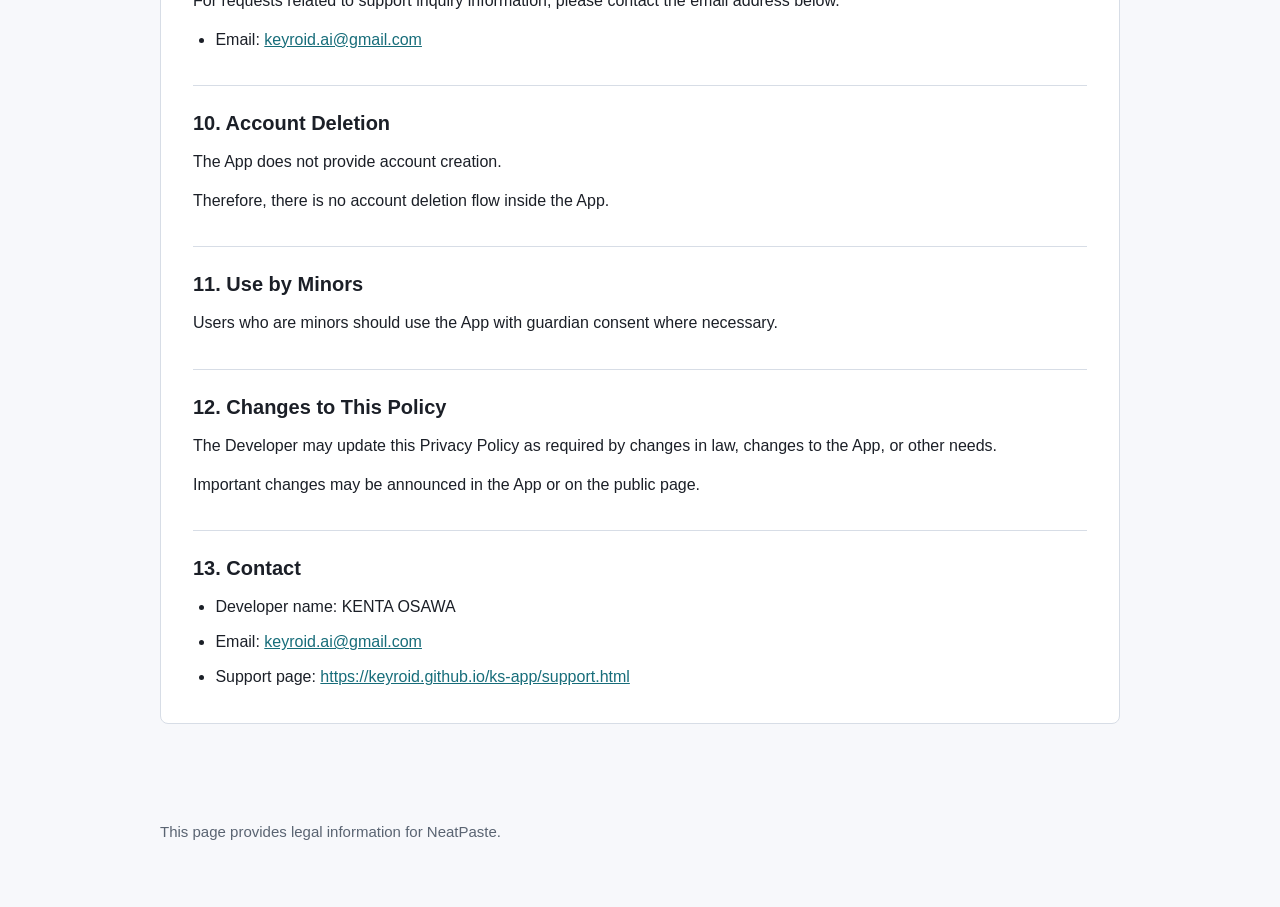
==== commit 685f25c8: "Rename legal pages to NeatPaste" ====
--- a/privacy.html
+++ b/privacy.html
@@ -3,17 +3,17 @@
   <head>
     <meta charset="utf-8">
     <meta name="viewport" content="width=device-width, initial-scale=1">
-    <title>CleanText Privacy Policy</title>
-    <meta name="description" content="Privacy Policy for CleanText.">
+    <title>NeatPaste Privacy Policy</title>
+    <meta name="description" content="Privacy Policy for NeatPaste.">
     <link rel="stylesheet" href="styles.css">
   </head>
   <body>
     <header class="page-header">
       <div class="header-inner">
-        <p class="eyebrow">CleanText</p>
+        <p class="eyebrow">NeatPaste</p>
         <h1>Legal</h1>
         <p class="lead">
-          This page provides the Privacy Policy, Terms of Use, and Commercial Disclosure for CleanText.
+          This page provides the Privacy Policy, Terms of Use, and Commercial Disclosure for NeatPaste.
         </p>
         <div class="summary" aria-label="Basic information">
           <div class="summary-item">
@@ -48,14 +48,14 @@
         <p class="updated">Last updated: June 2026</p>
 
         <p>
-          KENTA OSAWA ("Developer") establishes this Privacy Policy for the handling of user information in CleanText ("App").
+          KENTA OSAWA ("Developer") establishes this Privacy Policy for the handling of user information in NeatPaste ("App").
         </p>
         <p>This Privacy Policy applies to the App distributed through the Apple App Store and Google Play.</p>
 
         <h3>1. Developer Information and Contact</h3>
         <ul>
           <li>Developer name: KENTA OSAWA</li>
-          <li>App name: CleanText</li>
+          <li>App name: NeatPaste</li>
           <li>Email: <a href="mailto:keyroid.ai@gmail.com">keyroid.ai@gmail.com</a></li>
           <li>Support page: <a href="https://keyroid.github.io/ks-app/support.html">https://keyroid.github.io/ks-app/support.html</a></li>
         </ul>
@@ -83,7 +83,7 @@
         <ul>
           <li>Package used: url_launcher</li>
           <li>Purpose: to open legal pages in an external browser</li>
-          <li>Legal page: <a href="https://keyroid.github.io/cleantext-legal/">https://keyroid.github.io/cleantext-legal/</a></li>
+          <li>Legal page: <a href="https://keyroid.github.io/neatpaste-legal/">https://keyroid.github.io/neatpaste-legal/</a></li>
         </ul>
         <p>After opening a legal page in an external browser, the handling of information is governed by the user's browser, network environment, and the destination website.</p>
 
@@ -144,7 +144,7 @@
     </main>
 
     <footer class="page-footer">
-      <p>This page provides legal information for CleanText.</p>
+      <p>This page provides legal information for NeatPaste.</p>
     </footer>
   </body>
 </html>
